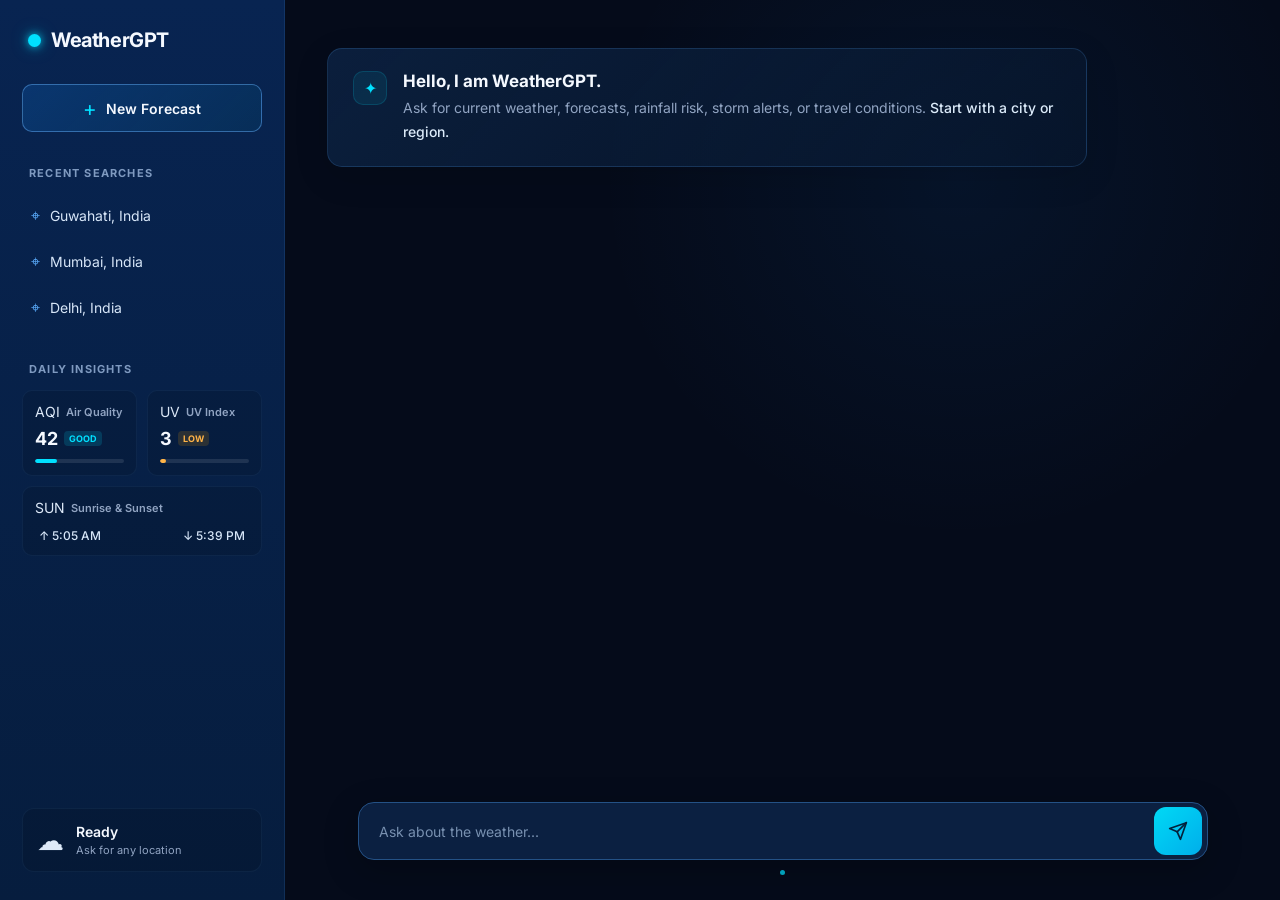
==== Frontend/index.html @ bc3fb520 "Connect WeatherGPT frontend to backend chat API" ====
<!DOCTYPE html>
<html lang="en">
<head>
    <meta charset="UTF-8">
    <meta name="viewport" content="width=device-width, initial-scale=1.0">
    <meta name="description" content="WeatherGPT conversational weather assistant powered by a FastAPI backend.">
    <meta name="theme-color" content="#050B1A">

    <title>WeatherGPT</title>

    <link rel="preconnect" href="https://fonts.googleapis.com">
    <link rel="preconnect" href="https://fonts.gstatic.com" crossorigin>
    <link href="https://fonts.googleapis.com/css2?family=Inter:wght@400;500;600;700&display=swap" rel="stylesheet">
    <link rel="stylesheet" href="style.css">
    <script src="app.js" defer></script>
</head>

<body>
    <div class="app">
        <aside class="sidebar" aria-label="WeatherGPT sidebar">
            <div class="brand" aria-label="WeatherGPT">
                <div class="brand-dot" aria-hidden="true"></div>
                <span>WeatherGPT</span>
            </div>

            <button class="new-forecast" id="new-forecast" type="button">
                <span class="plus" aria-hidden="true">+</span>
                <span>New Forecast</span>
            </button>

            <section class="recent-section" aria-labelledby="recent-searches-title">
                <div class="section-title" id="recent-searches-title">RECENT SEARCHES</div>

                <div class="recent-list">
                    <button class="recent-location" type="button" data-query="Weather in Guwahati">
                        <span class="location-icon" aria-hidden="true">⌖</span>
                        <span>Guwahati, India</span>
                    </button>

                    <button class="recent-location" type="button" data-query="Weather in Mumbai">
                        <span class="location-icon" aria-hidden="true">⌖</span>
                        <span>Mumbai, India</span>
                    </button>

                    <button class="recent-location" type="button" data-query="Weather in Delhi">
                        <span class="location-icon" aria-hidden="true">⌖</span>
                        <span>Delhi, India</span>
                    </button>
                </div>
            </section>

            <section class="insights-section" aria-labelledby="daily-insights-title">
                <div class="section-title" id="daily-insights-title">DAILY INSIGHTS</div>

                <div class="insights-grid">
                    <article class="insight-card">
                        <div class="insight-header">
                            <span class="insight-icon" aria-hidden="true">AQI</span>
                            <span class="insight-label">Air Quality</span>
                        </div>
                        <div class="insight-value">
                            42
                            <span class="insight-status status-good">Good</span>
                        </div>
                        <div class="insight-bar-bg" aria-hidden="true">
                            <div class="insight-bar-fill aqi-fill"></div>
                        </div>
                    </article>

                    <article class="insight-card">
                        <div class="insight-header">
                            <span class="insight-icon" aria-hidden="true">UV</span>
                            <span class="insight-label">UV Index</span>
                        </div>
                        <div class="insight-value">
                            3
                            <span class="insight-status status-mod">Low</span>
                        </div>
                        <div class="insight-bar-bg" aria-hidden="true">
                            <div class="insight-bar-fill uv-fill"></div>
                        </div>
                    </article>

                    <article class="insight-card full-width">
                        <div class="insight-header">
                            <span class="insight-icon" aria-hidden="true">SUN</span>
                            <span class="insight-label">Sunrise & Sunset</span>
                        </div>
                        <div class="sun-times">
                            <div>↑ 5:05 AM</div>
                            <div>↓ 5:39 PM</div>
                        </div>
                    </article>
                </div>
            </section>

            <div class="sidebar-bottom">
                <div class="sidebar-weather" aria-label="Current weather summary">
                    <div class="weather-mini-icon" aria-hidden="true">☁</div>
                    <div>
                        <div class="mini-temperature">Ready</div>
                        <div class="mini-condition">Ask for any location</div>
                    </div>
                </div>
            </div>
        </aside>

        <main class="main">
            <header class="topbar">
                <div class="mobile-brand" aria-label="WeatherGPT">
                    <div class="brand-dot" aria-hidden="true"></div>
                    <span>WeatherGPT</span>
                </div>

                <button class="menu-button" type="button" aria-label="Open menu">☰</button>
            </header>

            <section class="chat-container" id="chat-stream" aria-label="WeatherGPT chat" aria-live="polite">
                <article class="welcome-card">
                    <div class="welcome-icon" aria-hidden="true">✦</div>

                    <div>
                        <h1>Hello, I am WeatherGPT.</h1>
                        <p>
                            Ask for current weather, forecasts, rainfall risk, storm alerts,
                            or travel conditions. <strong>Start with a city or region.</strong>
                        </p>
                    </div>
                </article>
            </section>

            <div class="input-area" id="chat-form">
                <div class="input-wrapper">
                    <input
                        id="user-input"
                        name="message"
                        type="text"
                        aria-label="Ask WeatherGPT"
                        placeholder="Ask about the weather..."
                        autocomplete="off"
                    >

                    <button class="send-button" id="send-trigger" type="button" aria-label="Send message">
                        <svg
                            width="20"
                            height="20"
                            viewBox="0 0 24 24"
                            fill="none"
                            xmlns="http://www.w3.org/2000/svg"
                            aria-hidden="true"
                            focusable="false"
                        >
                            <path
                                d="M22 2L11 13"
                                stroke="currentColor"
                                stroke-width="2"
                                stroke-linecap="round"
                                stroke-linejoin="round"
                            />
                            <path
                                d="M22 2L15 22L11 13L2 9L22 2Z"
                                stroke="currentColor"
                                stroke-width="2"
                                stroke-linecap="round"
                                stroke-linejoin="round"
                            />
                        </svg>
                    </button>
                </div>

                <div class="update-text">
                    <span class="update-dot" aria-hidden="true"></span>
                    <!-- <span>Connected to WeatherGPT backend through app.js</span> -->
                </div>
            </div>
        </main>
    </div>
</body>
</html>
---- Frontend/style.css ----
/* =========================================================
   VARIABLES
========================================================= */

:root {

    --background: #050B1A;

    --sidebar: #082451;

    --sidebar-hover: #0D3265;

    --card: #0C1C36;

    --card-light: #102A52;

    --input: #0C2144;

    --primary: #168CFF;

    --primary-dark: #1554B8;

    --cyan: #00E0FF;

    --cyan-bright: #00F0FF;

    --white: #F5F9FF;

    --text: #DDE9F8;

    --muted: #91A4C2;

    --muted-dark: #687C9B;

    --border: #1C3B66;

    --border-light: rgba(61, 126, 196, 0.25);

}


/* =========================================================
   RESET
========================================================= */

* {
    margin: 0;
    padding: 0;
    box-sizing: border-box;
}


html,
body {
    width: 100%;
    height: 100%;
}


body {

    font-family: "Inter", sans-serif;

    background: var(--background);

    color: var(--text);

    overflow: hidden;

}


/* =========================================================
   APP
========================================================= */

.app {

    display: flex;

    width: 100%;

    height: 100vh;

    background:
        radial-gradient(
            circle at 75% 20%,
            rgba(22, 140, 255, 0.07),
            transparent 30%
        ),
        var(--background);

}


/* =========================================================
   SIDEBAR
========================================================= */

.sidebar {

    width: 285px;

    min-width: 285px;

    height: 100vh;

    display: flex;

    flex-direction: column;

    padding: 28px 22px;

    background:
        linear-gradient(
            180deg,
            #082451 0%,
            #061D3E 100%
        );

    border-right: 1px solid rgba(63, 130, 200, 0.18);

}


/* =========================================================
   BRAND
========================================================= */

.brand {

    display: flex;

    align-items: center;

    gap: 10px;

    padding: 0 6px;

    margin-bottom: 32px;

    font-size: 20px;

    font-weight: 700;

    letter-spacing: -0.4px;

    color: var(--white);

}


.brand-dot {

    width: 13px;

    height: 13px;

    border-radius: 50%;

    background: var(--cyan);

    box-shadow:
        0 0 8px rgba(0, 224, 255, 0.8),
        0 0 18px rgba(0, 224, 255, 0.35);

}


/* =========================================================
   NEW FORECAST BUTTON
========================================================= */

.new-forecast {

    width: 100%;

    height: 48px;

    display: flex;

    align-items: center;

    justify-content: center;

    gap: 9px;

    border: 1px solid rgba(103, 180, 255, 0.45);

    border-radius: 10px;

    background:
        linear-gradient(
            135deg,
            rgba(22, 140, 255, 0.18),
            rgba(0, 224, 255, 0.06)
        );

    color: var(--white);

    font-family: inherit;

    font-size: 14px;

    font-weight: 600;

    cursor: pointer;

    transition: all 0.2s ease;

}


.new-forecast:hover {

    background:
        linear-gradient(
            135deg,
            rgba(22, 140, 255, 0.3),
            rgba(0, 224, 255, 0.12)
        );

    border-color: rgba(0, 224, 255, 0.55);

    transform: translateY(-1px);

}


.plus {

    font-size: 21px;

    line-height: 1;

    font-weight: 400;

    color: var(--cyan);

}


/* =========================================================
   RECENT SEARCHES
========================================================= */

.recent-section {

    margin-top: 34px;

}


.section-title {

    padding: 0 7px;

    margin-bottom: 14px;

    font-size: 11px;

    font-weight: 700;

    letter-spacing: 1.2px;

    color: #7F9AC0;

}


.recent-list {

    display: flex;

    flex-direction: column;

    gap: 4px;

}


.recent-location {

    width: 100%;

    display: flex;

    align-items: center;

    gap: 10px;

    padding: 11px 9px;

    border: none;

    border-radius: 8px;

    background: transparent;

    color: #D7E6F8;

    font-family: inherit;

    font-size: 14px;

    text-align: left;

    cursor: pointer;

    transition: all 0.2s ease;

}


.recent-location:hover {

    background: rgba(74, 144, 226, 0.14);

    color: white;

}


.location-icon {

    color: #5CAEFF;

    font-size: 16px;

}

/* =========================================================
 HEALTH & INSIGHTS
========================================================= */

.insights-section {
    margin-top: 34px;
}

.insights-grid {
    display: flex;
    flex-wrap: wrap;
    gap: 10px;
    margin-top: 14px;
}

.insight-card {
    flex: 1 1 calc(50% - 5px);
    background: rgba(0, 0, 0, 0.12);
    border: 1px solid rgba(100, 160, 220, 0.08);
    border-radius: 10px;
    padding: 12px;
    display: flex;
    flex-direction: column;
    gap: 8px;
}

.insight-card.full-width {
    flex: 1 1 100%;
}

.insight-header {
    display: flex;
    align-items: center;
    gap: 6px;
}

.insight-icon {
    font-size: 14px;
}

.insight-label {
    font-size: 11px;
    color: var(--muted);
    font-weight: 600;
}

.insight-value {
    font-size: 18px;
    font-weight: 700;
    color: var(--white);
    display: flex;
    align-items: center;
    gap: 6px;
}

.insight-status {
    font-size: 9px;
    font-weight: 700;
    padding: 2px 5px;
    border-radius: 4px;
    text-transform: uppercase;
}

.status-good {
    background: rgba(0, 224, 255, 0.15);
    color: var(--cyan);
}

.status-mod {
    background: rgba(255, 170, 0, 0.15);
    color: #FFB347;
}

.insight-bar-bg {
    width: 100%;
    height: 4px;
    background: rgba(255, 255, 255, 0.1);
    border-radius: 2px;
    overflow: hidden;
    margin-top: 2px;
}

.insight-bar-fill {
    height: 100%;
    border-radius: 2px;
}

.aqi-fill {
    width: 25%;
    background: var(--cyan);
}

.uv-fill {
    width: 7%;
    background: #FFB347;
}

.sun-times {
    display: flex;
    justify-content: space-between;
    font-size: 12px;
    font-weight: 500;
    color: #D7E6F8;
    margin-top: 4px;
    padding: 0 4px;
}


/* =========================================================
   SIDEBAR BOTTOM
========================================================= */

.sidebar-bottom {

    margin-top: auto;

}


.sidebar-weather {

    display: flex;

    align-items: center;

    gap: 12px;

    padding: 14px;

    border-radius: 12px;

    background: rgba(0, 0, 0, 0.12);

    border: 1px solid rgba(100, 160, 220, 0.08);

}


.weather-mini-icon {

    font-size: 27px;

}


.mini-temperature {

    color: var(--white);

    font-size: 14px;

    font-weight: 600;

}


.mini-condition {

    margin-top: 3px;

    color: var(--muted);

    font-size: 11px;

}


/* =========================================================
   MAIN
========================================================= */

.main {

    position: relative;

    flex: 1;

    height: 100vh;

    min-width: 0;

    display: flex;

    flex-direction: column;

}


/* =========================================================
   TOP BAR
========================================================= */

.topbar {

    display: none;

    height: 65px;

    align-items: center;

    justify-content: space-between;

    padding: 0 20px;

    border-bottom: 1px solid var(--border-light);

}


.mobile-brand {

    display: flex;

    align-items: center;

    gap: 9px;

    font-weight: 700;

}


.menu-button {

    border: none;

    background: transparent;

    color: white;

    font-size: 22px;

}


/* =========================================================
   CHAT CONTAINER
========================================================= */

.chat-container {

    flex: 1;

    width: 100%;

    max-width: 1050px;

    margin: 0 auto;

    padding: 48px 42px 150px;

    overflow-y: auto;

}


/* Scrollbar */

.chat-container::-webkit-scrollbar {

    width: 5px;

}


.chat-container::-webkit-scrollbar-track {

    background: transparent;

}


.chat-container::-webkit-scrollbar-thumb {

    background: #1B365C;

    border-radius: 10px;

}


/* =========================================================
   WELCOME CARD
========================================================= */

.welcome-card {

    display: flex;

    align-items: flex-start;

    gap: 16px;

    width: fit-content;

    max-width: 760px;

    padding: 22px 25px;

    border: 1px solid rgba(57, 112, 173, 0.3);

    border-radius: 15px;

    background:
        linear-gradient(
            135deg,
            rgba(13, 38, 73, 0.75),
            rgba(8, 24, 47, 0.55)
        );

    box-shadow:
        0 10px 35px rgba(0, 0, 0, 0.12);

}


.welcome-icon {

    width: 34px;

    height: 34px;

    display: flex;

    align-items: center;

    justify-content: center;

    flex-shrink: 0;

    border-radius: 10px;

    color: var(--cyan);

    background: rgba(0, 224, 255, 0.08);

    border: 1px solid rgba(0, 224, 255, 0.15);

}


.welcome-card h1 {

    margin-bottom: 5px;

    font-size: 17px;

    color: var(--white);

}


.welcome-card p {

    color: var(--muted);

    font-size: 14px;

    line-height: 1.7;

}


.welcome-card strong {

    color: #DCEBFA;

    font-weight: 500;

}


/* =========================================================
   USER MESSAGE
========================================================= */

.message-row {

    display: flex;

    width: 100%;

    margin-top: 28px;

}


.user-row {

    justify-content: flex-end;

}


.user-message {

    max-width: 500px;

    padding: 16px 20px;

    border-radius: 16px 16px 5px 16px;

    background:
        linear-gradient(
            135deg,
            #176FE9,
            #1555B8
        );

    color: white;

    font-size: 14px;

    line-height: 1.5;

    box-shadow:
        0 8px 25px rgba(0, 74, 170, 0.18);

}


/* =========================================================
   AI RESPONSE
========================================================= */

.ai-row {

    align-items: center;

    gap: 12px;

}


.ai-avatar {

    width: 32px;

    height: 32px;

    display: flex;

    align-items: center;

    justify-content: center;

    border-radius: 10px;

    color: var(--cyan);

    background: rgba(0, 224, 255, 0.07);

    border: 1px solid rgba(0, 224, 255, 0.14);

    font-size: 15px;

}


/* =========================================================
   TYPING INDICATOR
========================================================= */

.typing-indicator {

    display: flex;

    align-items: center;

    gap: 5px;

    height: 35px;

}


.typing-indicator span {

    width: 6px;

    height: 6px;

    border-radius: 50%;

    background: var(--cyan);

    box-shadow:
        0 0 8px rgba(0, 224, 255, 0.5);

    animation: typing 1.3s infinite ease-in-out;

}


.typing-indicator span:nth-child(2) {

    animation-delay: 0.15s;

}


.typing-indicator span:nth-child(3) {

    animation-delay: 0.3s;

}


@keyframes typing {

    0%,
    60%,
    100% {

        opacity: 0.3;

        transform: translateY(0);

    }

    30% {

        opacity: 1;

        transform: translateY(-4px);

    }

}


/* =========================================================
   FORECAST CARD
========================================================= */

.forecast-card {

    width: 100%;

    max-width: 650px;

    margin-top: 25px;

    padding: 25px;

    border-radius: 18px;

    background:
        linear-gradient(
            135deg,
            rgba(15, 43, 80, 0.9),
            rgba(8, 25, 49, 0.9)
        );

    border: 1px solid rgba(71, 132, 195, 0.3);

    box-shadow:
        0 18px 45px rgba(0, 0, 0, 0.18);

}


.forecast-header {

    display: flex;

    align-items: center;

    justify-content: space-between;

}


.forecast-location {

    color: var(--white);

    font-size: 18px;

    font-weight: 600;

}


.forecast-date {

    margin-top: 5px;

    color: var(--muted);

    font-size: 11px;

}


.forecast-icon {

    font-size: 42px;

}


/* Current weather */

.current-weather {

    display: flex;

    align-items: center;

    gap: 18px;

    margin-top: 25px;

}


.big-temperature {

    color: white;

    font-size: 64px;

    line-height: 1;

    font-weight: 600;

    letter-spacing: -3px;

}


.weather-description {

    display: flex;

    flex-direction: column;

    gap: 6px;

    color: #D8E7F7;

    font-size: 15px;

}


.weather-description span {

    color: var(--muted);

    font-size: 12px;

}


/* =========================================================
   WEATHER DETAILS
========================================================= */

.weather-details {

    display: grid;

    grid-template-columns: repeat(3, 1fr);

    gap: 10px;

    margin-top: 28px;

}


.weather-detail {

    display: flex;

    align-items: center;

    gap: 10px;

    padding: 13px;

    border-radius: 11px;

    background: rgba(0, 0, 0, 0.13);

    border: 1px solid rgba(91, 143, 194, 0.1);

}


.weather-detail > span {

    font-size: 18px;

}


.weather-detail small {

    display: block;

    margin-bottom: 4px;

    color: var(--muted);

    font-size: 10px;

}


.weather-detail strong {

    color: #E7F1FC;

    font-size: 12px;

    font-weight: 500;

}


/* =========================================================
   INPUT AREA
========================================================= */

.input-area {

    position: absolute;

    left: 0;

    right: 0;

    bottom: 0;

    z-index: 10;

    padding: 18px 42px 25px;

    background:
        linear-gradient(
            to bottom,
            rgba(5, 11, 26, 0),
            rgba(5, 11, 26, 0.94) 35%,
            var(--background) 100%
        );

}


/* =========================================================
   INPUT WRAPPER
========================================================= */

.input-wrapper {

    position: relative;

    display: flex;

    align-items: center;

    width: 100%;

    max-width: 850px;

    height: 58px;

    margin: 0 auto;

    padding: 5px 5px 5px 20px;

    border-radius: 16px;

    background: rgba(12, 33, 68, 0.95);

    border: 1px solid #245185;

    box-shadow:
        0 10px 35px rgba(0, 0, 0, 0.22);

    transition: all 0.2s ease;

}


.input-wrapper:focus-within {

    border-color: rgba(0, 224, 255, 0.55);

    box-shadow:
        0 0 0 3px rgba(0, 224, 255, 0.05),
        0 10px 35px rgba(0, 0, 0, 0.25);

}


.input-wrapper input {

    flex: 1;

    min-width: 0;

    height: 100%;

    border: none;

    outline: none;

    background: transparent;

    color: white;

    font-family: inherit;

    font-size: 14px;

}


.input-wrapper input::placeholder {

    color: #7890B0;

}


/* =========================================================
   SEND BUTTON
========================================================= */

.send-button {

    width: 48px;

    height: 48px;

    display: flex;

    align-items: center;

    justify-content: center;

    flex-shrink: 0;

    border: none;

    border-radius: 12px;

    background:
        linear-gradient(
            135deg,
            #00D9F5,
            #00AEEB
        );

    color: #03213B;

    cursor: pointer;

    transition: all 0.2s ease;

}


.send-button:hover {

    transform: scale(1.04);

    box-shadow:
        0 0 20px rgba(0, 224, 255, 0.3);

}


.send-button:active {

    transform: scale(0.97);

}


/* =========================================================
   UPDATE TEXT
========================================================= */

.update-text {

    display: flex;

    align-items: center;

    justify-content: center;

    gap: 7px;

    margin-top: 10px;

    color: #687D9C;

    font-size: 10px;

}


.update-dot {

    width: 5px;

    height: 5px;

    border-radius: 50%;

    background: var(--cyan);

    opacity: 0.7;

}


/* =========================================================
   RESPONSIVE — TABLET
========================================================= */

@media (max-width: 900px) {

    .sidebar {

        width: 230px;

        min-width: 230px;

        padding-left: 16px;

        padding-right: 16px;

    }


    .chat-container {

        padding-left: 25px;

        padding-right: 25px;

    }


    .input-area {

        padding-left: 25px;

        padding-right: 25px;

    }

}


/* =========================================================
   RESPONSIVE — MOBILE
========================================================= */

@media (max-width: 700px) {

    body {

        overflow: auto;

    }


    .app {

        min-height: 100vh;

        height: auto;

    }


    .sidebar {

        display: none;

    }


    .main {

        min-height: 100vh;

        height: 100vh;

    }


    .topbar {

        display: flex;

    }


    .mobile-brand {

        font-size: 17px;

    }


    .chat-container {

        padding: 25px 16px 140px;

    }


    .welcome-card {

        width: 100%;

        padding: 18px;

    }


    .welcome-card p {

        font-size: 13px;

    }


    .user-message {

        max-width: 85%;

        font-size: 13px;

    }


    .forecast-card {

        padding: 18px;

    }


    .big-temperature {

        font-size: 52px;

    }


    .weather-details {

        grid-template-columns: 1fr;

    }


    .input-area {

        padding: 12px 12px 18px;

    }


    .input-wrapper {

        height: 54px;

        border-radius: 14px;

    }


    .send-button {

        width: 44px;

        height: 44px;

    }


    .update-text {

        font-size: 9px;

    }

}


/* =========================================================
   SMALL MOBILE
========================================================= */

@media (max-width: 420px) {

    .welcome-card {

        gap: 11px;

    }


    .welcome-icon {

        width: 30px;

        height: 30px;

    }


    .welcome-card h1 {

        font-size: 15px;

    }


    .welcome-card p {

        font-size: 12px;

    }


    .forecast-location {

        font-size: 16px;

    }


    .forecast-icon {

        font-size: 34px;

    }


    .current-weather {

        gap: 12px;

    }


    .big-temperature {

        font-size: 46px;

    }

}
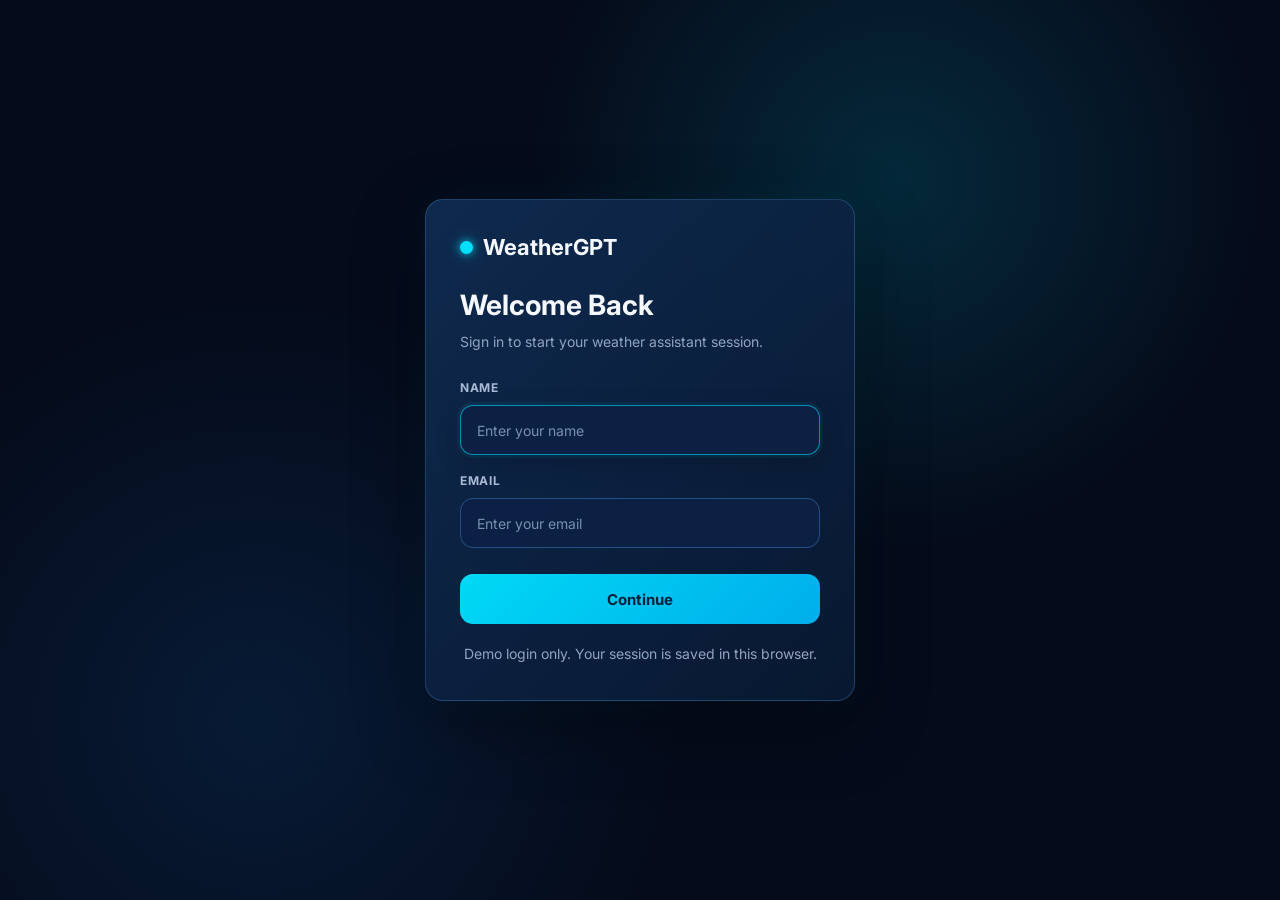
==== commit e4118556: "Add frontend login flow and session reset" ====
--- a/Frontend/index.html
+++ b/Frontend/index.html
@@ -16,6 +16,48 @@
 </head>
 
 <body>
+    <section class="login-screen" id="login-screen" aria-label="WeatherGPT login">
+        <div class="login-card">
+            <div class="login-brand">
+                <div class="brand-dot" aria-hidden="true"></div>
+                <span>WeatherGPT</span>
+            </div>
+
+            <div>
+                <h1>Welcome Back</h1>
+                <p>Sign in to start your weather assistant session.</p>
+            </div>
+
+            <form class="login-form" id="login-form" autocomplete="on">
+                <label for="login-name">Name</label>
+                <input
+                    id="login-name"
+                    type="text"
+                    name="name"
+                    placeholder="Enter your name"
+                    autocomplete="name"
+                    required
+                >
+
+                <label for="login-email">Email</label>
+                <input
+                    id="login-email"
+                    type="email"
+                    name="email"
+                    placeholder="Enter your email"
+                    autocomplete="email"
+                    required
+                >
+
+                <button class="login-button" type="submit">Continue</button>
+            </form>
+
+            <p class="login-note">
+                Demo login only. Your session is saved in this browser.
+            </p>
+        </div>
+    </section>
+
     <div class="app">
         <aside class="sidebar" aria-label="WeatherGPT sidebar">
             <div class="brand" aria-label="WeatherGPT">
@@ -23,6 +65,14 @@
                 <span>WeatherGPT</span>
             </div>
 
+            <div class="user-panel">
+                <div>
+                    <span class="user-label">SIGNED IN AS</span>
+                    <strong id="sidebar-user-name">Guest</strong>
+                </div>
+                <button class="logout-button" id="logout-button" type="button">Logout</button>
+            </div>
+
             <button class="new-forecast" id="new-forecast" type="button">
                 <span class="plus" aria-hidden="true">+</span>
                 <span>New Forecast</span>
@@ -59,8 +109,8 @@
                             <span class="insight-label">Air Quality</span>
                         </div>
                         <div class="insight-value">
-                            42
-                            <span class="insight-status status-good">Good</span>
+                            <span id="aqi-value">--</span>
+                            <span class="insight-status status-good" id="aqi-status">Ready</span>
                         </div>
                         <div class="insight-bar-bg" aria-hidden="true">
                             <div class="insight-bar-fill aqi-fill"></div>
@@ -73,8 +123,8 @@
                             <span class="insight-label">UV Index</span>
                         </div>
                         <div class="insight-value">
-                            3
-                            <span class="insight-status status-mod">Low</span>
+                            <span id="uv-value">--</span>
+                            <span class="insight-status status-mod" id="uv-status">Ready</span>
                         </div>
                         <div class="insight-bar-bg" aria-hidden="true">
                             <div class="insight-bar-fill uv-fill"></div>
@@ -87,8 +137,8 @@
                             <span class="insight-label">Sunrise & Sunset</span>
                         </div>
                         <div class="sun-times">
-                            <div>↑ 5:05 AM</div>
-                            <div>↓ 5:39 PM</div>
+                            <div id="sunrise-time">↑ --</div>
+                            <div id="sunset-time">↓ --</div>
                         </div>
                     </article>
                 </div>
@@ -113,6 +163,7 @@
                 </div>
 
                 <button class="menu-button" type="button" aria-label="Open menu">☰</button>
+                <button class="logout-button mobile-logout" id="mobile-logout-button" type="button">Logout</button>
             </header>
 
             <section class="chat-container" id="chat-stream" aria-label="WeatherGPT chat" aria-live="polite">
@@ -170,7 +221,7 @@
 
                 <div class="update-text">
                     <span class="update-dot" aria-hidden="true"></span>
-                    <!-- <span>Connected to WeatherGPT backend through app.js</span> -->
+                    <span>Connected to WeatherGPT backend through app.js</span>
                 </div>
             </div>
         </main>
--- a/Frontend/style.css
+++ b/Frontend/style.css
@@ -1,3 +1,8 @@
+/* =========================================================
+   WEATHERGPT
+   Premium Dark Blue + Electric Cyan Theme
+========================================================= */
+
 
 /* =========================================================
    VARIABLES
@@ -552,9 +557,9 @@
 }
 
 
-.menu-button {
-
-    border: none;
+    .menu-button {
+
+        border: none;
 
     background: transparent;
 
@@ -847,6 +852,13 @@
         opacity: 0.3;
 
         transform: translateY(0);
+
+    }
+
+
+    .mobile-logout {
+
+        display: block;
 
     }
 
@@ -1493,4 +1505,201 @@
 
     }
 
-}+}
+
+
+/* =========================================================
+   LOGIN
+========================================================= */
+
+.login-screen {
+    position: fixed;
+    inset: 0;
+    z-index: 100;
+    display: flex;
+    align-items: center;
+    justify-content: center;
+    padding: 24px;
+    background:
+        radial-gradient(
+            circle at 70% 20%,
+            rgba(0, 224, 255, 0.14),
+            transparent 32%
+        ),
+        radial-gradient(
+            circle at 20% 80%,
+            rgba(22, 140, 255, 0.12),
+            transparent 34%
+        ),
+        var(--background);
+}
+
+.login-screen.hidden {
+    display: none;
+}
+
+.login-card {
+    width: 100%;
+    max-width: 430px;
+    padding: 34px;
+    border-radius: 18px;
+    background:
+        linear-gradient(
+            135deg,
+            rgba(15, 43, 80, 0.96),
+            rgba(8, 25, 49, 0.96)
+        );
+    border: 1px solid rgba(71, 132, 195, 0.34);
+    box-shadow:
+        0 24px 70px rgba(0, 0, 0, 0.35),
+        0 0 40px rgba(0, 224, 255, 0.05);
+}
+
+.login-brand {
+    display: flex;
+    align-items: center;
+    gap: 10px;
+    margin-bottom: 28px;
+    color: var(--white);
+    font-size: 22px;
+    font-weight: 700;
+}
+
+.login-card h1 {
+    margin-bottom: 8px;
+    color: var(--white);
+    font-size: 28px;
+    font-weight: 700;
+}
+
+.login-card p {
+    color: var(--muted);
+    font-size: 14px;
+    line-height: 1.7;
+}
+
+.login-form {
+    display: flex;
+    flex-direction: column;
+    gap: 10px;
+    margin-top: 26px;
+}
+
+.login-form label {
+    color: #A9BAD4;
+    font-size: 12px;
+    font-weight: 700;
+    letter-spacing: 0.7px;
+    text-transform: uppercase;
+}
+
+.login-form input {
+    width: 100%;
+    height: 50px;
+    margin-bottom: 8px;
+    padding: 0 16px;
+    border: 1px solid #245185;
+    border-radius: 13px;
+    outline: none;
+    background: rgba(12, 33, 68, 0.96);
+    color: var(--white);
+    font-family: inherit;
+    font-size: 14px;
+    transition: all 0.2s ease;
+}
+
+.login-form input::placeholder {
+    color: #7890B0;
+}
+
+.login-form input:focus {
+    border-color: rgba(0, 224, 255, 0.6);
+    box-shadow:
+        0 0 0 3px rgba(0, 224, 255, 0.06),
+        0 8px 25px rgba(0, 0, 0, 0.18);
+}
+
+.login-button {
+    width: 100%;
+    height: 50px;
+    margin-top: 8px;
+    border: none;
+    border-radius: 13px;
+    background:
+        linear-gradient(
+            135deg,
+            #00D9F5,
+            #00AEEB
+        );
+    color: #03213B;
+    font-family: inherit;
+    font-size: 15px;
+    font-weight: 700;
+    cursor: pointer;
+    transition: all 0.2s ease;
+}
+
+.login-button:hover {
+    transform: translateY(-1px);
+    box-shadow: 0 0 24px rgba(0, 224, 255, 0.26);
+}
+
+.login-note {
+    margin-top: 18px;
+    text-align: center;
+    font-size: 12px;
+}
+
+.user-panel {
+    display: flex;
+    align-items: center;
+    justify-content: space-between;
+    gap: 12px;
+    margin-bottom: 18px;
+    padding: 13px;
+    border-radius: 12px;
+    background: rgba(0, 0, 0, 0.12);
+    border: 1px solid rgba(100, 160, 220, 0.08);
+}
+
+.user-label {
+    display: block;
+    margin-bottom: 4px;
+    color: var(--muted-dark);
+    font-size: 9px;
+    font-weight: 700;
+    letter-spacing: 0.8px;
+}
+
+.user-panel strong {
+    display: block;
+    max-width: 125px;
+    overflow: hidden;
+    color: var(--white);
+    font-size: 14px;
+    text-overflow: ellipsis;
+    white-space: nowrap;
+}
+
+.logout-button {
+    flex-shrink: 0;
+    padding: 8px 10px;
+    border: 1px solid rgba(103, 180, 255, 0.32);
+    border-radius: 9px;
+    background: rgba(22, 140, 255, 0.08);
+    color: var(--cyan);
+    font-family: inherit;
+    font-size: 12px;
+    font-weight: 700;
+    cursor: pointer;
+    transition: all 0.2s ease;
+}
+
+.logout-button:hover {
+    border-color: rgba(0, 224, 255, 0.55);
+    background: rgba(0, 224, 255, 0.1);
+}
+
+.mobile-logout {
+    display: none;
+}
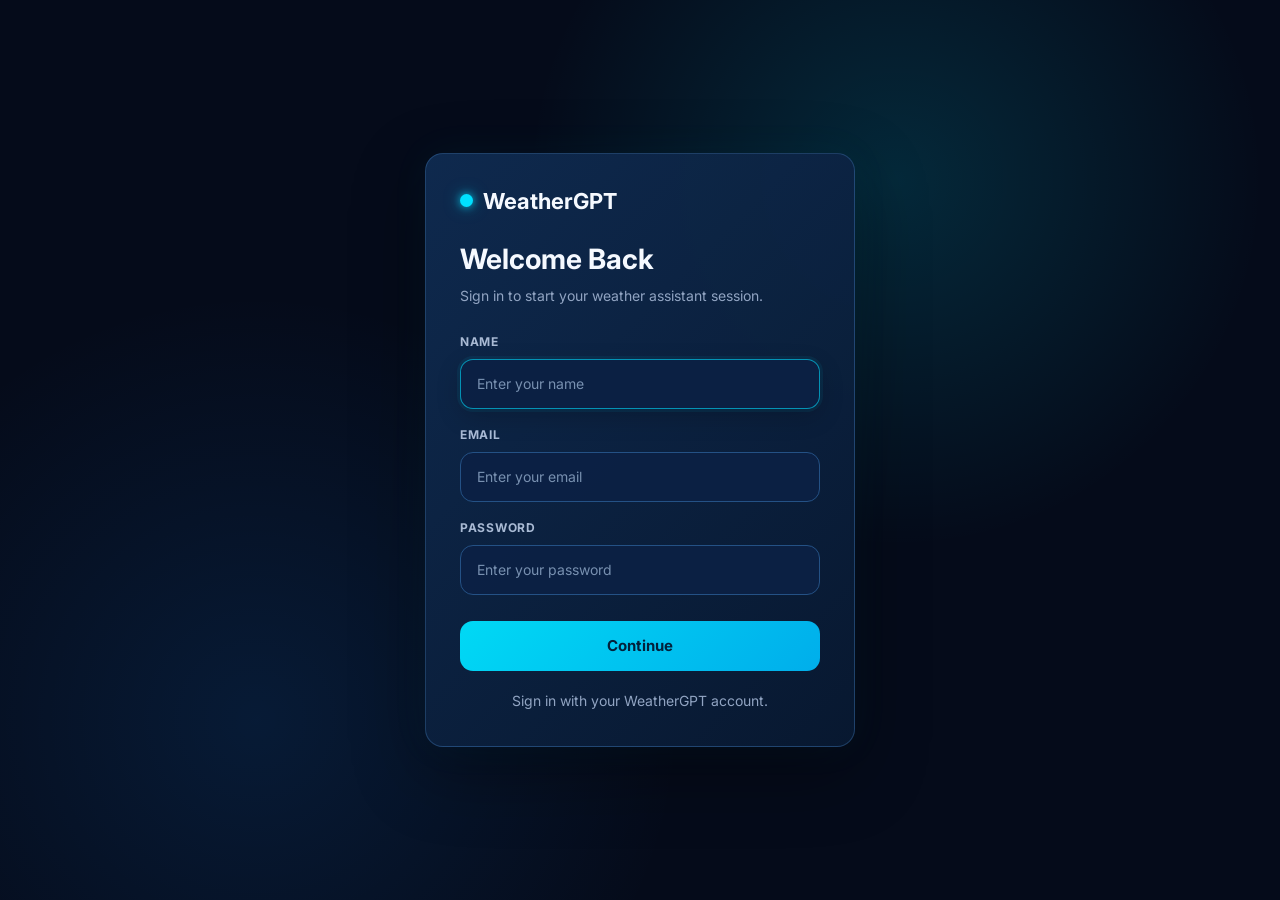
==== commit 5b0bcb2c: "feat: integrate JWT auth, chat persistence, and voice features" ====
--- a/Frontend/index.html
+++ b/Frontend/index.html
@@ -48,12 +48,21 @@
                     autocomplete="email"
                     required
                 >
+                <label for="login-password">Password</label>
+                <input
+                    id="login-password"
+                    type="password"
+                    name="password"
+                    placeholder="Enter your password"
+                    autocomplete="current-password"
+                    required
+                >
 
                 <button class="login-button" type="submit">Continue</button>
             </form>
 
             <p class="login-note">
-                Demo login only. Your session is saved in this browser.
+                Sign in with your WeatherGPT account.
             </p>
         </div>
     </section>
@@ -190,7 +199,41 @@
                         placeholder="Ask about the weather..."
                         autocomplete="off"
                     >
-
+                    <button class="voice-button" type="button" aria-label="Start voice input" title="Voice input">
+                        <svg
+                            xmlns="http://www.w3.org/2000/svg"
+                            width="20"
+                            height="20"
+                            viewBox="0 0 24 24"
+                            fill="none"
+                            stroke="currentColor"
+                            stroke-width="2"
+                            stroke-linecap="round"
+                            stroke-linejoin="round"
+                        >
+                            <path d="M12 2a3 3 0 0 0-3 3v7a3 3 0 0 0 6 0V5a3 3 0 0 0-3-3Z"/>
+                            <path d="M19 10v2a7 7 0 0 1-14 0v-2"/>
+                            <line x1="12" y1="19" x2="12" y2="22"/>
+                            <line x1="8" y1="22" x2="16" y2="22"/>
+                        </svg>
+                    </button>
+                    <button
+                                class="stop-voice-button"
+                                type="button"
+                                aria-label="Stop speaking"
+                                title="Stop speaking"
+                                style="display: none;"
+                        >
+                        <svg
+                                xmlns="http://www.w3.org/2000/svg"
+                                width="20"
+                                height="20"
+                                viewBox="0 0 24 24"
+                                fill="currentColor"
+                                stroke="currentColor">
+                            <rect x="6" y="6" width="12" height="12" rx="2"/>
+                        </svg>
+                    </button>
                     <button class="send-button" id="send-trigger" type="button" aria-label="Send message">
                         <svg
                             width="20"
--- a/Frontend/style.css
+++ b/Frontend/style.css
@@ -2,7 +2,6 @@
    WEATHERGPT
    Premium Dark Blue + Electric Cyan Theme
 ========================================================= */
-
 
 /* =========================================================
    VARIABLES
@@ -856,12 +855,6 @@
     }
 
 
-    .mobile-logout {
-
-        display: block;
-
-    }
-
     30% {
 
         opacity: 1;
@@ -1344,6 +1337,13 @@
     .topbar {
 
         display: flex;
+
+    }
+
+
+    .mobile-logout {
+
+        display: block;
 
     }
 
@@ -1703,3 +1703,134 @@
 .mobile-logout {
     display: none;
 }
+/* =========================
+   VOICE BUTTON
+========================= */
+
+.input-wrapper .voice-button {
+    width: 42px !important;
+    height: 42px !important;
+
+    min-width: 42px !important;
+    min-height: 42px !important;
+
+    padding: 0 !important;
+    margin: 0 !important;
+
+    border: none !important;
+    outline: none !important;
+
+    border-radius: 12px !important;
+
+    background: transparent !important;
+
+    color: #168CFF !important;
+
+    cursor: pointer !important;
+
+    display: flex !important;
+    align-items: center !important;
+    justify-content: center !important;
+
+    opacity: 1 !important;
+    visibility: visible !important;
+
+    position: relative !important;
+
+    transition:
+        background 0.2s ease,
+        color 0.2s ease,
+        transform 0.2s ease,
+        box-shadow 0.2s ease !important;
+}
+
+
+.input-wrapper .voice-button svg {
+    width: 20px !important;
+    height: 20px !important;
+
+    display: block !important;
+
+    color: inherit !important;
+
+    opacity: 1 !important;
+
+    pointer-events: none;
+}
+
+
+.input-wrapper .voice-button:hover {
+    background: rgba(22, 140, 255, 0.12) !important;
+
+    color: #00E0FF !important;
+}
+
+
+.input-wrapper .voice-button:active {
+    transform: scale(0.92) !important;
+}
+
+
+.input-wrapper .voice-button.listening {
+    background: rgba(22, 140, 255, 0.20) !important;
+
+    color: #00E0FF !important;
+
+    box-shadow:
+        0 0 0 4px rgba(22, 140, 255, 0.08),
+        0 0 15px rgba(22, 140, 255, 0.20) !important;
+
+    transform: scale(1.05) !important;
+}
+
+
+.input-wrapper .voice-button.listening svg {
+    animation: voicePulse 1s ease-in-out infinite;
+}
+
+
+@keyframes voicePulse {
+
+    0% {
+        transform: scale(1);
+    }
+
+    50% {
+        transform: scale(1.12);
+    }
+
+    100% {
+        transform: scale(1);
+    }
+}
+.stop-voice-button {
+    width: 42px;
+    height: 42px;
+
+    border: 1px solid rgba(0, 224, 255, 0.35);
+    border-radius: 12px;
+
+    background: rgba(0, 224, 255, 0.08);
+    color: #00E0FF;
+
+    display: none;
+    align-items: center;
+    justify-content: center;
+
+    cursor: pointer;
+
+    transition:
+        background 0.2s ease,
+        transform 0.2s ease,
+        border-color 0.2s ease;
+}
+
+.stop-voice-button:hover {
+    background: rgba(0, 224, 255, 0.16);
+    border-color: #00E0FF;
+    transform: translateY(-1px);
+}
+
+.stop-voice-button:active {
+    transform: scale(0.95);
+}
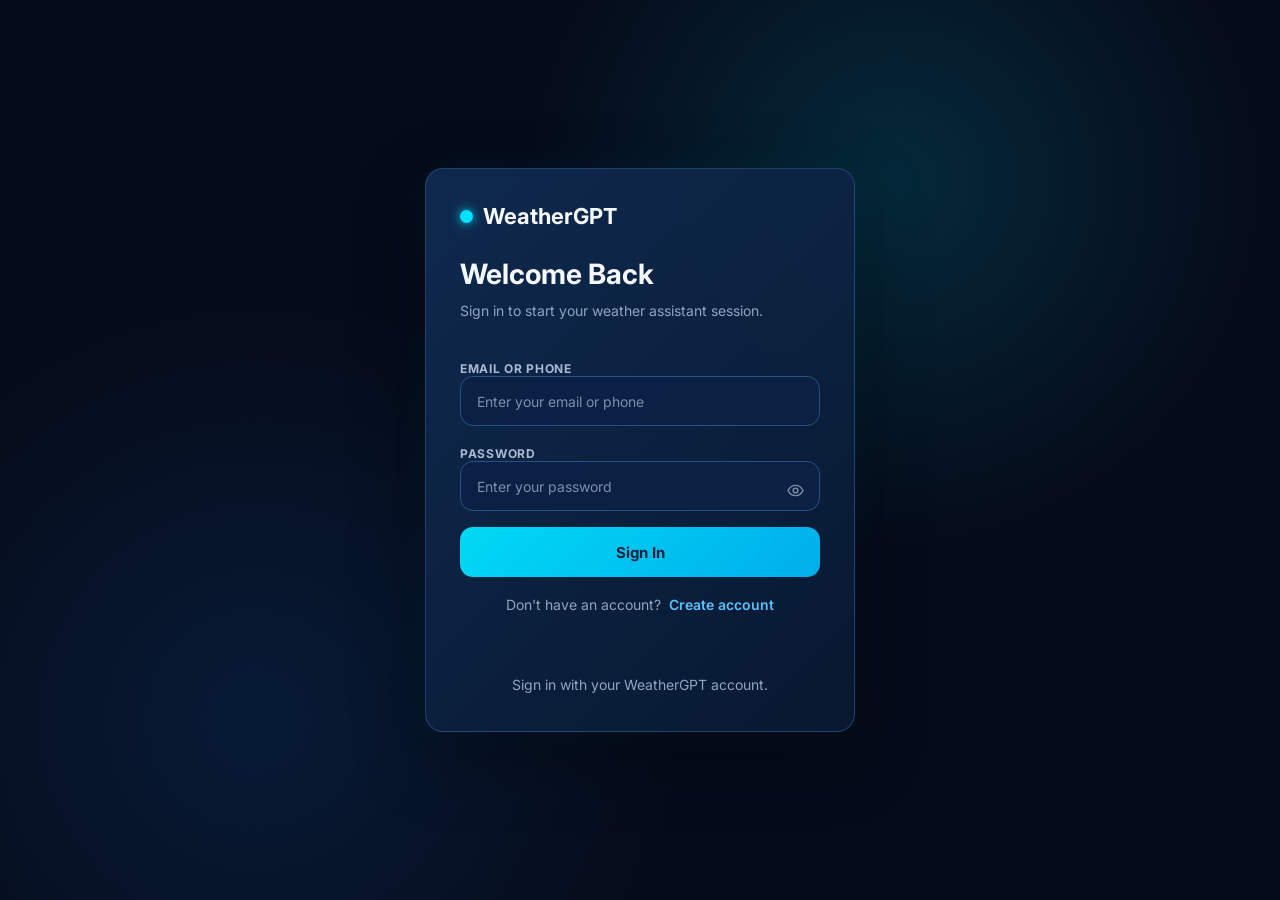
==== commit 8310a9bb: "feat: add user registration and authentication" ====
--- a/Frontend/index.html
+++ b/Frontend/index.html
@@ -29,36 +29,221 @@
             </div>
 
             <form class="login-form" id="login-form" autocomplete="on">
-                <label for="login-name">Name</label>
-                <input
-                    id="login-name"
-                    type="text"
-                    name="name"
-                    placeholder="Enter your name"
-                    autocomplete="name"
-                    required
-                >
-
-                <label for="login-email">Email</label>
-                <input
-                    id="login-email"
-                    type="email"
-                    name="email"
-                    placeholder="Enter your email"
-                    autocomplete="email"
-                    required
-                >
-                <label for="login-password">Password</label>
-                <input
-                    id="login-password"
-                    type="password"
-                    name="password"
-                    placeholder="Enter your password"
-                    autocomplete="current-password"
-                    required
-                >
-
-                <button class="login-button" type="submit">Continue</button>
+            
+                <div id="login-fields">
+            
+                    <label for="login-identifier">Email or Phone</label>
+                    <input
+                        id="login-identifier"
+                        type="text"
+                        name="identifier"
+                        placeholder="Enter your email or phone"
+                        autocomplete="username"
+                        required
+                    >
+            
+                    <label for="login-password">Password</label>
+                    <div class="password-wrapper">
+                        <input
+                            id="login-password"
+                            type="password"
+                            name="password"
+                            placeholder="Enter your password"
+                            autocomplete="current-password"
+                            required
+                        >
+                    
+                        <button
+                            type="button"
+                            class="password-toggle"
+                            id="toggle-login-password"
+                            aria-label="Show password"
+                            title="Show password"
+                        >
+                            <svg
+                                class="eye-icon"
+                                viewBox="0 0 24 24"
+                                fill="none"
+                                xmlns="http://www.w3.org/2000/svg"
+                                aria-hidden="true"
+                            >
+                                <path
+                                    d="M2.5 12C4.4 7.9 7.8 5.5 12 5.5S19.6 7.9 21.5 12C19.6 16.1 16.2 18.5 12 18.5S4.4 16.1 2.5 12Z"
+                                    stroke="currentColor"
+                                    stroke-width="1.8"
+                                    stroke-linecap="round"
+                                    stroke-linejoin="round"
+                                />
+                                <circle
+                                    cx="12"
+                                    cy="12"
+                                    r="3"
+                                    stroke="currentColor"
+                                    stroke-width="1.8"
+                                />
+                            </svg>
+                        </button>
+                    </div>
+            
+                    <button class="login-button" type="submit">
+                        Sign In
+                    </button>
+            
+                    <p class="auth-switch">
+                        Don't have an account?
+                        <button
+                            type="button"
+                            class="auth-link"
+                            id="show-register"
+                        >
+                            Create account
+                        </button>
+                    </p>
+            
+                </div>
+            
+            
+                <div id="register-fields" style="display: none;">
+            
+                    <label for="register-username">Username</label>
+                    <input
+                        id="register-username"
+                        type="text"
+                        name="username"
+                        placeholder="Choose a username"
+                        autocomplete="username"
+                    >
+            
+                    <label for="register-email">Email</label>
+                    <input
+                        id="register-email"
+                        type="email"
+                        name="email"
+                        placeholder="Enter your email"
+                        autocomplete="email"
+                    >
+            
+                    <label for="register-phone">Phone</label>
+                    <input
+                        id="register-phone"
+                        type="tel"
+                        name="phone"
+                        placeholder="10-digit phone number"
+                        autocomplete="tel"
+                        maxlength="10"
+                    >
+            
+                    <label for="register-password">Password</label>
+                    
+                    <div class="password-wrapper">
+                        <input
+                            id="register-password"
+                            type="password"
+                            name="password"
+                            placeholder="Create a password"
+                            autocomplete="new-password"
+                        >
+                    
+                        <button
+                            type="button"
+                            class="password-toggle"
+                            id="toggle-register-password"
+                            aria-label="Show password"
+                            title="Show password"
+                        >
+                            <svg
+                                class="eye-icon"
+                                viewBox="0 0 24 24"
+                                fill="none"
+                                xmlns="http://www.w3.org/2000/svg"
+                                aria-hidden="true"
+                            >
+                                <path
+                                    d="M2.5 12C4.4 7.9 7.8 5.5 12 5.5S19.6 7.9 21.5 12C19.6 16.1 16.2 18.5 12 18.5S4.4 16.1 2.5 12Z"
+                                    stroke="currentColor"
+                                    stroke-width="1.8"
+                                    stroke-linecap="round"
+                                    stroke-linejoin="round"
+                                />
+                                <circle
+                                    cx="12"
+                                    cy="12"
+                                    r="3"
+                                    stroke="currentColor"
+                                    stroke-width="1.8"
+                                />
+                            </svg>
+                        </button>
+                    </div>
+            
+                    <label for="register-confirm-password">
+                        Confirm Password
+                    </label>
+                    
+                    <div class="password-wrapper">
+                        <input
+                            id="register-confirm-password"
+                            type="password"
+                            name="confirm-password"
+                            placeholder="Confirm your password"
+                            autocomplete="new-password"
+                        >
+                    
+                        <button
+                            type="button"
+                            class="password-toggle"
+                            id="toggle-confirm-password"
+                            aria-label="Show password"
+                            title="Show password"
+                        >
+                            <svg
+                                class="eye-icon"
+                                viewBox="0 0 24 24"
+                                fill="none"
+                                xmlns="http://www.w3.org/2000/svg"
+                                aria-hidden="true"
+                            >
+                                <path
+                                    d="M2.5 12C4.4 7.9 7.8 5.5 12 5.5S19.6 7.9 21.5 12C19.6 16.1 16.2 18.5 12 18.5S4.4 16.1 2.5 12Z"
+                                    stroke="currentColor"
+                                    stroke-width="1.8"
+                                    stroke-linecap="round"
+                                    stroke-linejoin="round"
+                                />
+                                <circle
+                                    cx="12"
+                                    cy="12"
+                                    r="3"
+                                    stroke="currentColor"
+                                    stroke-width="1.8"
+                                />
+                            </svg>
+                        </button>
+                    </div>
+            
+                    <button
+                        class="login-button"
+                        id="register-button"
+                        type="button"
+                    >
+                        Create Account
+                    </button>
+            
+                    <p class="auth-switch">
+                        Already have an account?
+                        <button
+                            type="button"
+                            class="auth-link"
+                            id="show-login"
+                        >
+                            Sign in
+                        </button>
+                    </p>
+            
+                </div>
+            
+                <p class="auth-error" id="auth-error"></p>
+            
             </form>
 
             <p class="login-note">
--- a/Frontend/style.css
+++ b/Frontend/style.css
@@ -1833,4 +1833,113 @@
 
 .stop-voice-button:active {
     transform: scale(0.95);
+}
+/* =========================================
+   Authentication UI
+   ========================================= */
+
+.auth-switch {
+    margin-top: 16px;
+    text-align: center;
+    font-size: 13px;
+}
+
+.auth-link {
+    background: none;
+    border: none;
+    padding: 0;
+    margin-left: 4px;
+    color: #5bc0ff;
+    font: inherit;
+    font-weight: 600;
+    cursor: pointer;
+}
+
+.auth-link:hover {
+    text-decoration: underline;
+}
+
+.auth-error {
+    min-height: 18px;
+    margin: 10px 0 0;
+    text-align: center;
+    font-size: 13px;
+    color: #ff6b6b;
+}
+
+#register-fields {
+    width: 100%;
+}
+
+#register-fields label,
+#login-fields label {
+    display: block;
+    margin-top: 12px;
+}
+
+#register-fields input,
+#login-fields input {
+    width: 100%;
+    box-sizing: border-box;
+}
+
+#register-fields .login-button {
+    margin-top: 18px;
+}
+
+.login-button:disabled {
+    opacity: 0.6;
+    cursor: not-allowed;
+}
+.password-wrapper {
+    position: relative;
+    width: 100%;
+}
+
+.password-wrapper {
+    position: relative;
+    width: 100%;
+}
+
+.password-wrapper input {
+    width: 100%;
+    padding-right: 46px;
+    box-sizing: border-box;
+}
+
+.password-toggle {
+    position: absolute;
+    right: 10px;
+    top: 50%;
+    transform: translateY(-50%);
+
+    width: 30px;
+    height: 30px;
+
+    display: flex;
+    align-items: center;
+    justify-content: center;
+
+    padding: 0;
+    border: none;
+    background: transparent;
+
+    color: #7f8da8;
+    cursor: pointer;
+
+    border-radius: 6px;
+}
+
+.password-toggle:hover {
+    color: #5bc0ff;
+    background: rgba(91, 192, 255, 0.08);
+}
+
+.eye-icon {
+    width: 19px;
+    height: 19px;
+}
+
+.password-toggle.password-visible {
+    color: #5bc0ff;
 }
